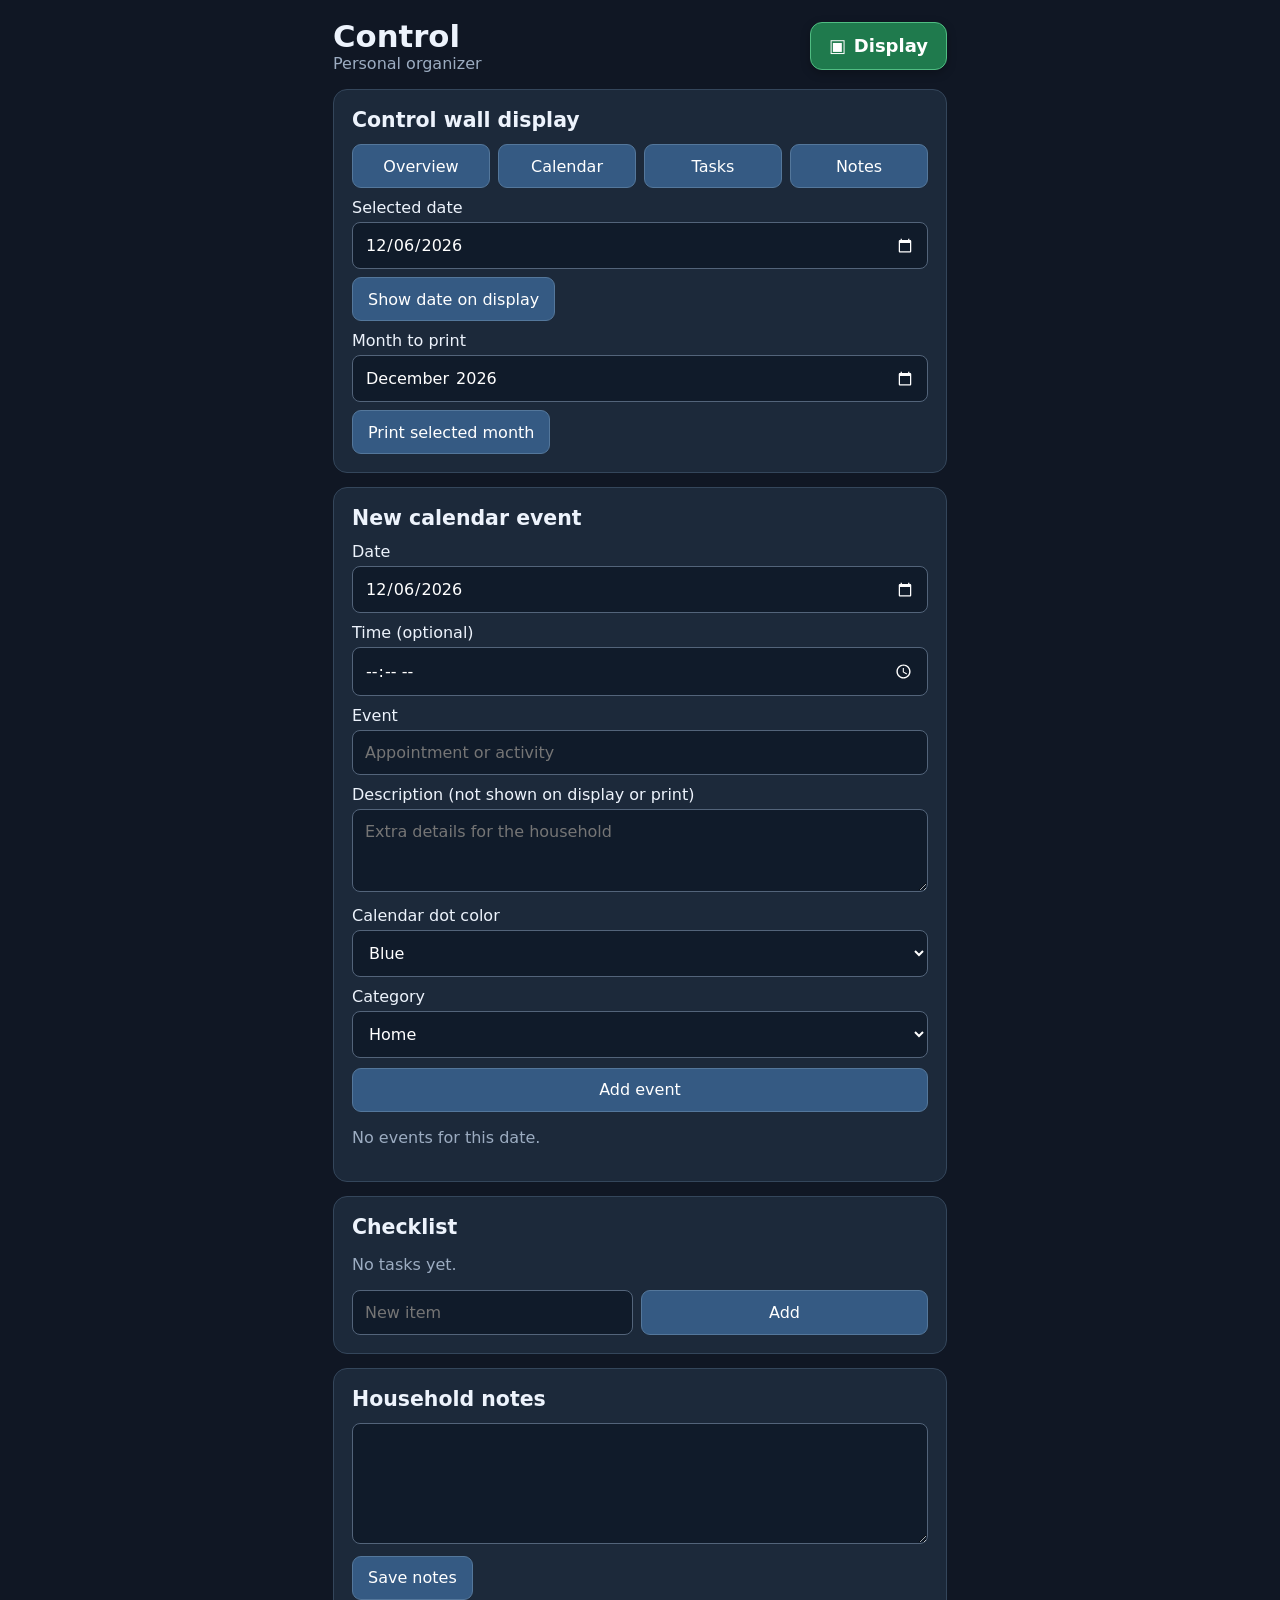
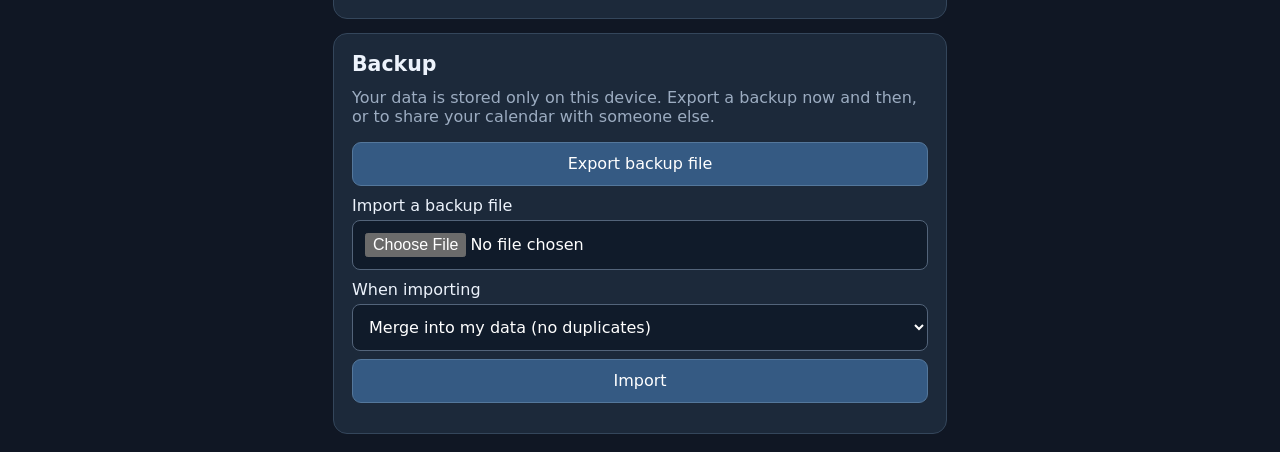
==== pwa/control.html @ e38d4549 "Share one set of screens between the Docker and offline apps; add backup to Docker - shared/: single" ====
<!doctype html><!-- GENERATED from shared/control.html by tools/sync.py. Edit that file, not this one. -->
<html lang="en" data-app="personal-organizer">
<head>
	<meta charset="utf-8">
	<meta name="viewport" content="width=device-width,initial-scale=1">
	<title>Personal Organizer Controller</title>
	<link rel="stylesheet" href="common.css">
	<link rel="stylesheet" href="print.css">
	<link rel="manifest" href="manifest.webmanifest">
	<meta name="theme-color" content="#101724">
	<meta name="apple-mobile-web-app-capable" content="yes">
	<meta name="mobile-web-app-capable" content="yes">
	<meta name="apple-mobile-web-app-status-bar-style" content="black">
	<meta name="apple-mobile-web-app-title" content="Organizer">
	<link rel="icon" href="icons/icon-192.png">
	<link rel="apple-touch-icon" href="icons/apple-touch-icon.png">
</head>
<body style="max-width:650px;margin:auto">
	<header>
		<div><h1>Control</h1><div class="muted">Personal organizer</div></div>
		<a class="status-button" href="index.html" aria-label="Open Display"><span aria-hidden="true">▣</span> Display</a>
	</header>
	<section class="panel">
		<h2>Control wall display</h2>
		<div class="actions">
			<button data-view="overview">Overview</button>
			<button data-view="calendar">Calendar</button>
			<button data-view="tasks">Tasks</button>
			<button data-view="notes">Notes</button>
		</div>
		<label for="day">Selected date</label>
		<input id="day" type="date">
		<button id="show-day" style="margin-top:8px">Show date on display</button>
		<label for="print-month">Month to print</label>
		<input id="print-month" type="month">
		<button id="print-month-calendar" type="button" style="margin-top:8px">Print selected month</button>
	</section>
	<section class="panel" style="margin-top:14px">
		<h2 id="event-form-heading">New calendar event</h2>
		<form id="event-form">
			<label for="event-day">Date</label>
			<input id="event-day" type="date" required>
			<label for="event-time">Time (optional)</label>
			<input id="event-time" type="time">
			<label for="event-title">Event</label>
			<input id="event-title" maxlength="160" required placeholder="Appointment or activity">
			<label for="event-description">Description (not shown on display or print)</label>
			<textarea id="event-description" rows="3" maxlength="1000" placeholder="Extra details for the household"></textarea>
			<label for="event-color">Calendar dot color</label>
			<select id="event-color">
				<option value="blue">Blue</option><option value="red">Red</option><option value="green">Green</option><option value="yellow">Yellow</option><option value="purple">Purple</option><option value="orange">Orange</option>
			</select>
			<label for="event-category">Category</label>
			<select id="event-category">
				<option>Home</option><option>Personal</option><option>Errands</option><option>Other</option>
			</select>
			<div class="actions" style="margin-top:10px">
				<button id="event-submit" type="submit">Add event</button>
				<button id="cancel-event-edit" type="button" hidden>Cancel edit</button>
			</div>
		</form>
		<div id="events"></div>
	</section>
	<section class="panel" style="margin-top:14px">
		<h2>Checklist</h2>
		<div id="tasks"></div>
		<form id="task-form" class="actions" style="margin-top:10px">
			<input id="task-title" placeholder="New item" maxlength="160" required>
			<button type="submit">Add</button>
		</form>
	</section>
	<section class="panel" style="margin-top:14px">
		<h2>Household notes</h2>
		<textarea id="notes" rows="5" maxlength="4000"></textarea>
		<button id="save-notes" style="margin-top:8px">Save notes</button>
	</section>
	<section class="panel" style="margin-top:14px">
		<h2>Backup</h2>
		<p class="muted" style="margin-top:0">Your data is stored only on this device. Export a backup now and then, or to share your calendar with someone else.</p>
		<button id="export-data" type="button" style="width:100%">Export backup file</button>
		<label for="import-file">Import a backup file</label>
		<input id="import-file" type="file" accept=".json,application/json">
		<label for="import-mode">When importing</label>
		<select id="import-mode">
			<option value="merge">Merge into my data (no duplicates)</option>
			<option value="replace">Replace all my data</option>
		</select>
		<button id="import-data" type="button" style="margin-top:8px;width:100%">Import</button>
		<p id="backup-status" class="status" role="status"></p>
	</section>
	<div id="print-calendar" aria-hidden="true"></div>
	<script src="db.js"></script>
	<script src="common.js"></script>
	<script src="backup.js"></script>
	<script src="pwa.js"></script>
	<script>
		let editingEventId = null;
		$('#day').value = localDay();
		$('#print-month').value = localDay().slice(0, 7);
		$('#event-day').value = localDay();

		function resetEventForm() {
			editingEventId = null;
			$('#event-form').reset();
			$('#event-day').value = localDay();
			$('#event-form-heading').textContent = 'New calendar event';
			$('#event-submit').textContent = 'Add event';
			$('#cancel-event-edit').hidden = true;
		}

		function beginEventEdit(eventId) {
			const event = state.events.find(item => item.id === eventId);
			if (!event) return;
			editingEventId = eventId;
			$('#event-day').value = event.day;
			$('#event-time').value = event.time;
			$('#event-title').value = event.title;
			$('#event-description').value = event.description || '';
			$('#event-color').value = event.color || 'blue';
			$('#event-category').value = event.category;
			$('#event-form-heading').textContent = 'Edit calendar event';
			$('#event-submit').textContent = 'Save changes';
			$('#cancel-event-edit').hidden = false;
			$('#event-form').scrollIntoView({ behavior: 'smooth', block: 'start' });
		}

		// Same letter-landscape month grid as before, but printed from this page
		// (pop-up windows are unreliable in home-screen apps on iPhone/iPad).
		function printMonth() {
			const [year, month] = ($('#print-month').value || localDay().slice(0, 7)).split('-').map(Number);
			const monthDate = new Date(year, month - 1, 1, 12);
			const monthLabel = monthDate.toLocaleDateString(undefined, { month: 'long', year: 'numeric' });
			const firstWeekday = new Date(year, month - 1, 1).getDay();
			const daysInMonth = new Date(year, month, 0).getDate();
			const dayCells = Array.from({ length: 42 }, (_, index) => {
				const dayNumber = index - firstWeekday + 1;
				if (dayNumber < 1 || dayNumber > daysInMonth) return '<div class="pc-day outside"></div>';
				const day = `${year}-${String(month).padStart(2, '0')}-${String(dayNumber).padStart(2, '0')}`;
				const events = state.events.filter(event => event.day === day);
				const eventMarkup = events.map(event => {
					const time = event.time ? `<span class="pc-time">${esc(formatTime(event.time))}</span> ` : '';
					return `<div class="pc-event">${time}${esc(event.title)}</div>`;
				}).join('');
				return `<div class="pc-day"><div class="pc-day-number">${dayNumber}</div>${eventMarkup}</div>`;
			}).join('');
			const weekdays = ['Sunday', 'Monday', 'Tuesday', 'Wednesday', 'Thursday', 'Friday', 'Saturday']
				.map(day => `<div class="pc-weekday">${day}</div>`).join('');
			$('#print-calendar').innerHTML = `<h1>${esc(monthLabel)}</h1><div class="pc-weekdays">${weekdays}</div><div class="pc-month-grid">${dayCells}</div>`;
			const pageTitle = document.title;
			document.title = `${monthLabel} Calendar`; // used as the PDF name / print header
			document.body.classList.add('printing-calendar');
			window.addEventListener('afterprint', () => {
				document.body.classList.remove('printing-calendar');
				document.title = pageTitle;
			}, { once: true });
			window.print();
		}

		function render() {
			const selected = state.selected_day || localDay();
			if (document.activeElement !== $('#day')) $('#day').value = selected;
			$('#tasks').innerHTML = state.tasks.map(task => `<div class="task"><label><input data-task="${esc(task.id)}" type="checkbox" ${task.done ? 'checked' : ''}>${esc(task.title)}</label><button data-del-task="${esc(task.id)}">Delete</button></div>`).join('') || '<p class="muted">No tasks yet.</p>';
			bindTasks($('#tasks'));
			document.querySelectorAll('[data-del-task]').forEach(button => {
				button.onclick = () => DB.deleteTask(button.dataset.delTask).catch(showError);
			});
			if (document.activeElement !== $('#notes')) $('#notes').value = state.notes;

			const events = state.events.filter(event => event.day === $('#day').value);
			$('#events').innerHTML = events.map(event => `<div class="event"><small>${esc(event.day)} · ${esc(formatTime(event.time))} · ${esc(event.category)}</small><div>${esc(event.title)}</div><div class="actions"><button type="button" data-edit-event="${esc(event.id)}">Edit</button><button type="button" data-del-event="${esc(event.id)}">Delete</button></div></div>`).join('') || '<p class="muted">No events for this date.</p>';
			document.querySelectorAll('[data-edit-event]').forEach(button => {
				button.onclick = () => beginEventEdit(button.dataset.editEvent);
			});
			document.querySelectorAll('[data-del-event]').forEach(button => {
				button.onclick = async () => {
					const eventId = button.dataset.delEvent;
					try {
						await DB.deleteEvent(eventId);
						if (editingEventId === eventId) resetEventForm();
					} catch (error) {
						alert(error.message);
					}
				};
			});
		}

		// Used by pwa.js: don't auto-reload for an app update while something is being typed.
		window.hasUnsavedInput = () =>
			editingEventId !== null ||
			!!$('#event-title').value || !!$('#event-description').value || !!$('#task-title').value ||
			$('#notes').value !== (state.notes || '') || !!$('#import-file').value;

		connect(render);
		document.querySelectorAll('[data-view]').forEach(button => {
			button.onclick = () => DB.setView(button.dataset.view, $('#day').value).catch(showError);
		});
		$('#show-day').onclick = () => DB.setView('overview', $('#day').value).catch(showError);
		$('#print-month-calendar').onclick = printMonth;
		$('#day').onchange = render;
		$('#cancel-event-edit').onclick = resetEventForm;
		$('#event-form').onsubmit = async event => {
			event.preventDefault();
			const isEditing = editingEventId !== null;
			const payload = {
				day: $('#event-day').value,
				time: $('#event-time').value,
				title: $('#event-title').value,
				description: $('#event-description').value,
				color: $('#event-color').value,
				category: $('#event-category').value
			};
			try {
				if (isEditing) await DB.updateEvent(editingEventId, payload);
				else await DB.addEvent(payload);
				if (isEditing) resetEventForm();
				else {
					$('#event-title').value = '';
					$('#event-description').value = '';
				}
			} catch (error) {
				alert(error.message);
			}
		};
		$('#task-form').onsubmit = async event => {
			event.preventDefault();
			try {
				await DB.addTask($('#task-title').value);
				$('#task-title').value = '';
			} catch (error) {
				alert(error.message);
			}
		};
		$('#save-notes').onclick = () => DB.saveNotes($('#notes').value).catch(showError);

		$('#export-data').onclick = async () => {
			try {
				const name = await Backup.exportAs('json');
				$('#backup-status').textContent = `Exported ${name}.`;
			} catch (error) {
				if (error.name !== 'AbortError') alert(error.message);
			}
		};
		$('#import-data').onclick = async () => {
			const file = $('#import-file').files[0];
			const mode = $('#import-mode').value;
			if (!file) { alert('Choose a backup file first.'); return; }
			if (mode === 'replace' && !confirm('Replace ALL events, checklist items and notes on this device with the contents of this file? This cannot be undone.')) return;
			try {
				const result = await Backup.importFile(file, mode);
				$('#backup-status').textContent = Backup.describe(result);
				$('#import-file').value = '';
			} catch (error) {
				alert('Import failed: ' + error.message);
			}
		};
	</script>
</body>
</html>
---- pwa/common.css ----
/* GENERATED from shared/common.css by tools/sync.py. Edit that file, not this one. */
:root{font-family:system-ui,-apple-system,sans-serif;color-scheme:dark;background:#101724;color:#edf3fc}*{box-sizing:border-box}body{margin:0;padding:18px}header{display:flex;justify-content:space-between;align-items:center;gap:12px;margin-bottom:16px}h1{font-size:clamp(23px,2.4vw,38px);margin:0}h2{font-size:clamp(18px,1.6vw,26px);margin:0 0 12px}.muted{color:#9cacc1}.grid{display:grid;grid-template-columns:1fr 1fr;gap:16px}.panel{background:#1c293a;border:1px solid #34465b;border-radius:14px;padding:18px;min-width:0}.calendar{display:grid;grid-template-columns:repeat(7,minmax(0,1fr));gap:5px}.day{min-height:46px;background:#29384b;border:1px solid transparent;border-radius:7px;padding:5px;cursor:pointer;text-align:center;color:inherit}.day.selected{border-color:#6eb7ff;background:#244c70}.day.blank{background:transparent;cursor:default}.dow{text-align:center;color:#a9b9cb;font-size:13px}.dots{display:flex;justify-content:center;gap:3px;margin-top:4px}.dot{height:7px;width:7px;border-radius:50%;background:#64a9ff}.dot-blue{background:#64a9ff}.dot-red{background:#ff6b6b}.dot-green{background:#67d4a3}.dot-yellow{background:#ffd166}.dot-purple{background:#c084fc}.dot-orange{background:#fb923c}@media(max-width:700px){.grid{grid-template-columns:1fr}body{padding:12px}.panel{padding:14px}.calendar-heading{gap:6px}.month-nav-button{width:58px;height:58px;min-height:58px;font-size:46px}.today-button{min-height:52px;padding:8px 12px;font-size:16px}.dots{gap:1px}.dot{width:5px;height:5px}}.event,.task{padding:10px 0;border-bottom:1px solid #34465b}.event small{color:#a9b9cb}button,input,textarea,select{font:inherit}button{background:#355a83;border:1px solid #54779b;border-radius:9px;padding:11px 15px;color:white;cursor:pointer;min-height:44px}button:hover{background:#47749e}input,textarea,select{width:100%;background:#101b2a;color:white;border:1px solid #53647a;border-radius:8px;padding:12px;min-height:44px}label{display:block;margin:10px 0 5px}.actions{display:flex;gap:8px;flex-wrap:wrap}.actions>*{flex:1}.hidden{display:none!important}.notes{white-space:pre-wrap;overflow-wrap:anywhere}.task input{width:auto;min-height:0;transform:scale(1.3);margin-right:12px}.status{font-size:12px;color:#8dcaa6}.calendar-heading{display:flex;align-items:center;gap:10px;margin-bottom:12px}.calendar-heading h2{flex:1;text-align:center;margin:0}.month-nav-button{width:68px;height:64px;min-height:64px;padding:0;font-size:52px;line-height:1}.month-nav-button:focus-visible,.today-button:focus-visible,.day:focus-visible{outline:3px solid #a9d8ff;outline-offset:2px}.today-button{min-height:56px;padding:10px 18px;font-size:18px;font-weight:650}.status-button{display:inline-flex;align-items:center;justify-content:center;gap:8px;min-height:48px;padding:8px 18px;border:1px solid #50bd82;border-radius:12px;background:#1f7a4d;color:#fff;text-decoration:none;font-size:18px;font-weight:700;box-shadow:0 3px 10px #0004;transition:background .15s,transform .15s}.status-button:hover{background:#29945f;transform:translateY(-1px)}.status-button:focus-visible{outline:3px solid #a9d8ff;outline-offset:3px}@media(max-width:700px){.grid{grid-template-columns:1fr}body{padding:12px}.panel{padding:14px}.calendar-heading{gap:6px}.month-nav-button{width:58px;height:58px;min-height:58px;font-size:46px}.today-button{min-height:52px;padding:8px 12px;font-size:16px}}.event-dot{display:inline-block;width:10px!important;height:10px!important;margin-right:8px;vertical-align:middle;flex:none}
---- pwa/print.css ----
/* GENERATED from shared/print.css by tools/sync.py. Edit that file, not this one. */
/* Printable month calendar. Same layout as the original pop-up print window:
   US Letter landscape, 0.25in margins, 7x6 grid, Arial, black on white. */
#print-calendar{display:none}
@page{size:letter landscape;margin:.25in}
@media print{
	body.printing-calendar>*:not(#print-calendar){display:none!important}
	html:has(body.printing-calendar){background:#fff;color-scheme:light}
	body.printing-calendar{margin:0!important;padding:0!important;max-width:none!important;background:#fff;color:#111}
	body.printing-calendar #print-calendar{display:block}
	#print-calendar,#print-calendar *{box-sizing:border-box}
	#print-calendar{width:10.5in;height:8in;margin:0;font-family:Arial,sans-serif;color:#111;background:#fff;print-color-adjust:exact;-webkit-print-color-adjust:exact}
	#print-calendar h1{height:.4in;margin:0;font-size:20pt;line-height:.4in}
	#print-calendar .pc-weekdays,#print-calendar .pc-month-grid{display:grid;grid-template-columns:repeat(7,minmax(0,1fr))}
	#print-calendar .pc-weekdays{height:.3in;align-items:center;text-align:center;font-size:9pt;font-weight:700}
	#print-calendar .pc-month-grid{height:7.3in;grid-template-rows:repeat(6,minmax(0,1fr));border-top:1px solid #333;border-left:1px solid #333}
	#print-calendar .pc-day{min-width:0;min-height:0;overflow:hidden;padding:.045in;border-right:1px solid #333;border-bottom:1px solid #333}
	#print-calendar .pc-day-number{margin-bottom:.025in;font-size:9pt;font-weight:700}
	#print-calendar .pc-event{margin:.02in 0;font-size:7.5pt;line-height:1.15;overflow-wrap:anywhere}
	#print-calendar .pc-time{font-weight:700}
}
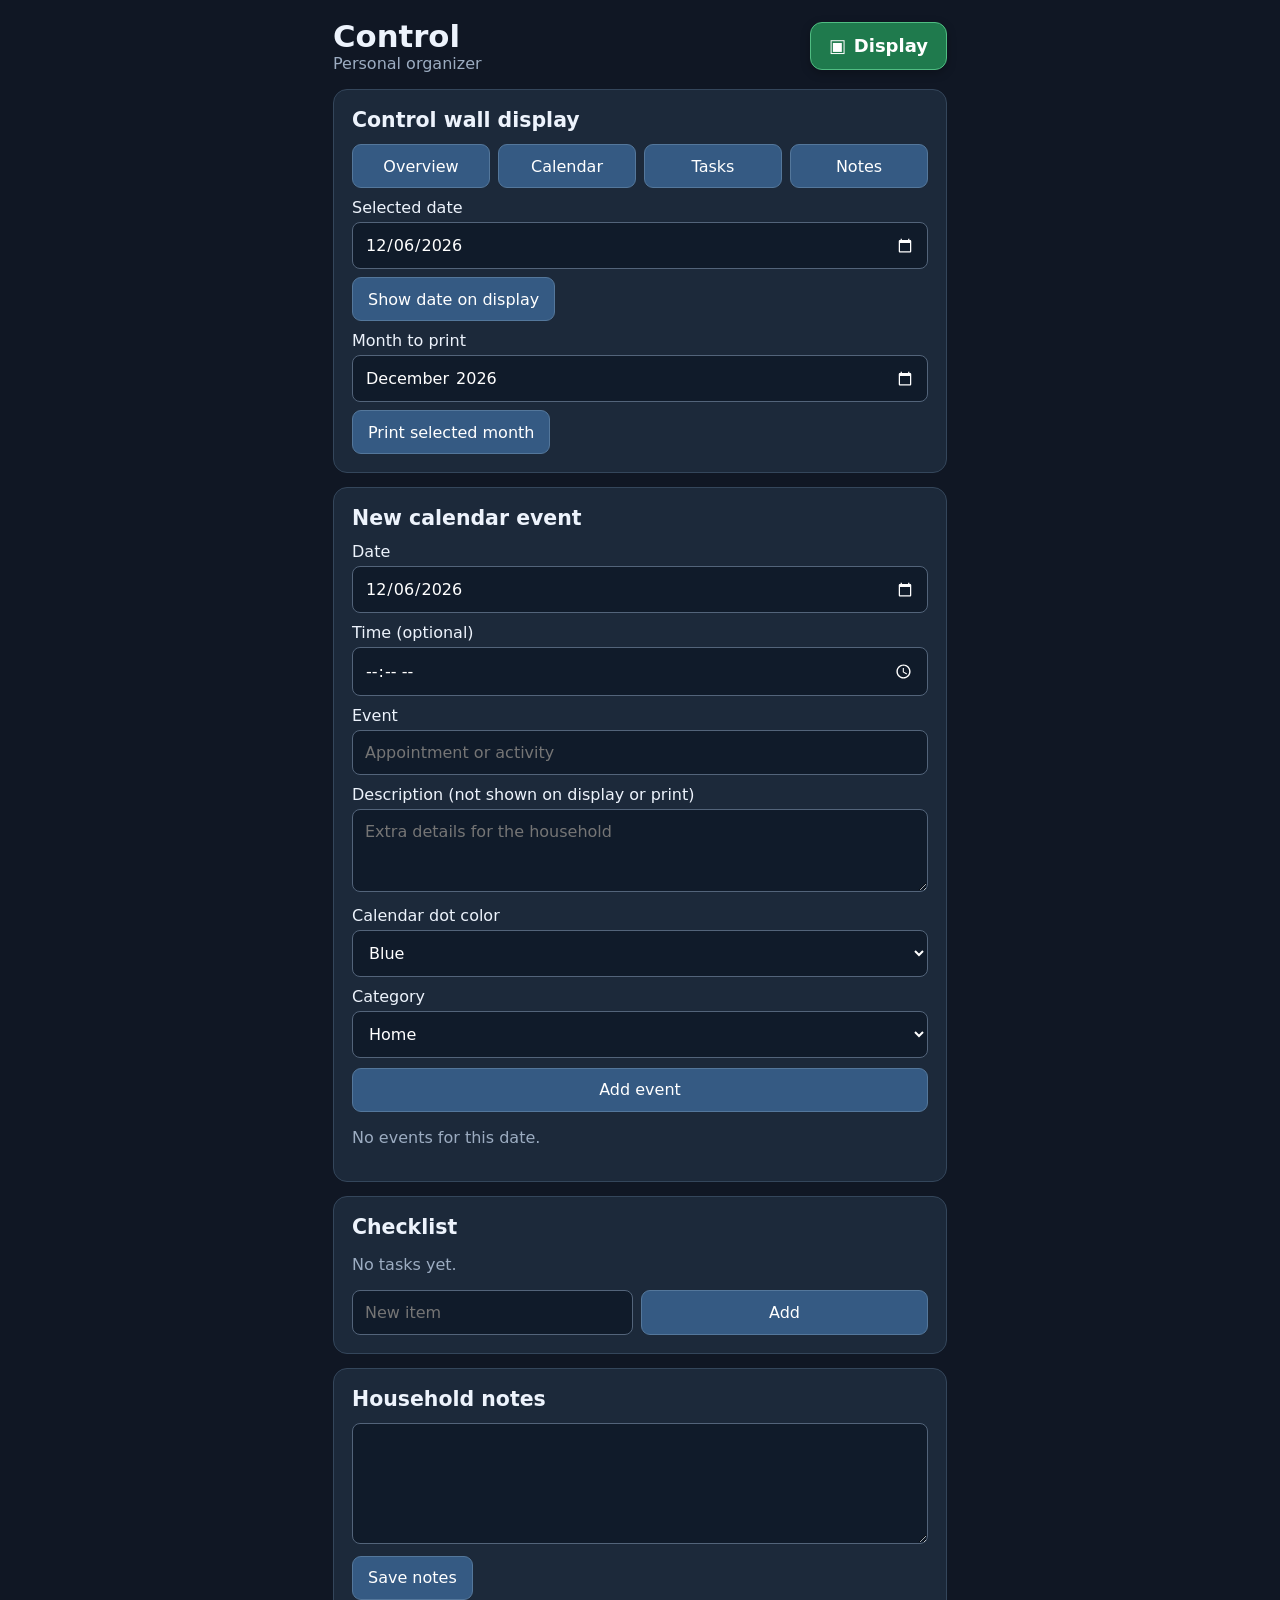
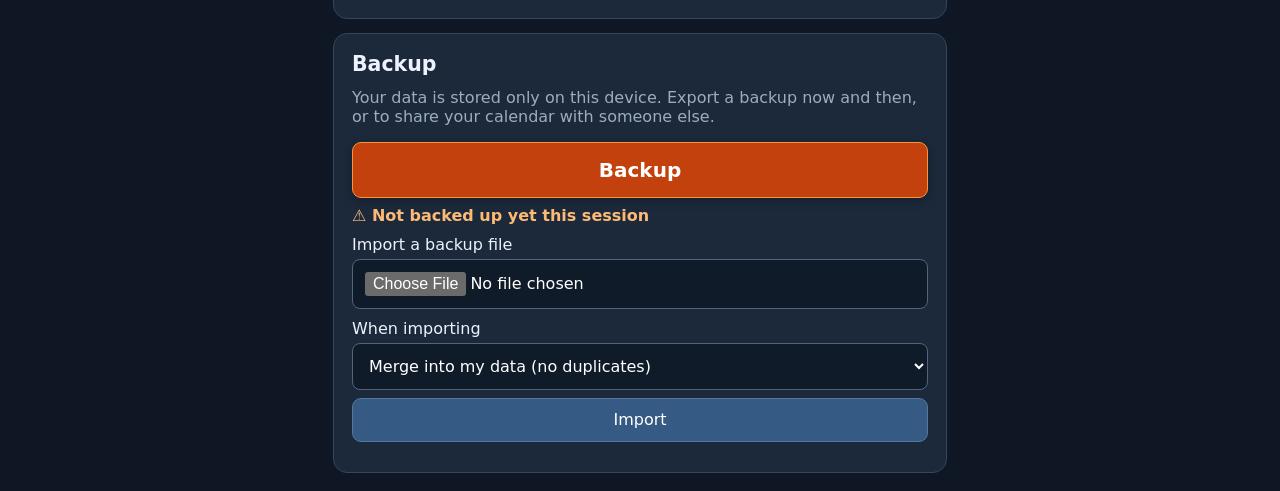
==== commit ae1369d5: "Orange Backup button with a 'backed up this session' status The status compares the data now with th" ====
--- a/pwa/control.html
+++ b/pwa/control.html
@@ -77,7 +77,8 @@
 	<section class="panel" style="margin-top:14px">
 		<h2>Backup</h2>
 		<p class="muted" style="margin-top:0">Your data is stored only on this device. Export a backup now and then, or to share your calendar with someone else.</p>
-		<button id="export-data" type="button" style="width:100%">Export backup file</button>
+		<button id="export-data" class="backup-button" type="button">Backup</button>
+		<p id="backup-session" class="backup-state" role="status"></p>
 		<label for="import-file">Import a backup file</label>
 		<input id="import-file" type="file" accept=".json,application/json">
 		<label for="import-mode">When importing</label>
@@ -182,6 +183,39 @@
 					}
 				};
 			});
+			showBackupState();
+		}
+
+		// "Backed up this session?" Works on every device: we remember when Backup was last
+		// used in this browser session, plus a fingerprint of the data at that moment, and
+		// compare it with the data now. (Resets when the app or tab is closed.)
+		const backupKey = (document.documentElement.dataset.app || 'organizer') + '-backup-session';
+		function dataFingerprint() {
+			const text = JSON.stringify([state.events, state.tasks, state.notes]);
+			let h = 2166136261; // FNV-1a hash: a short string is enough to spot any change
+			for (let i = 0; i < text.length; i++) h = Math.imul(h ^ text.charCodeAt(i), 16777619);
+			return (h >>> 0).toString(36) + ':' + text.length;
+		}
+		let backupInMemory = null; // fallback if the browser blocks sessionStorage
+		function readBackupSession() {
+			try { return JSON.parse(sessionStorage.getItem(backupKey)) || backupInMemory; } catch (_) { return backupInMemory; }
+		}
+		function showBackupState() {
+			const done = readBackupSession();
+			const el = $('#backup-session');
+			if (!done) {
+				el.className = 'backup-state warn';
+				el.textContent = '⚠ Not backed up yet this session';
+				return;
+			}
+			const at = new Date(done.at).toLocaleTimeString(undefined, { hour: 'numeric', minute: '2-digit' });
+			if (done.fingerprint === dataFingerprint()) {
+				el.className = 'backup-state ok';
+				el.textContent = `✓ Backed up at ${at}`;
+			} else {
+				el.className = 'backup-state warn';
+				el.textContent = `⚠ Changes since your backup at ${at}. Tap Backup again.`;
+			}
 		}
 
 		// Used by pwa.js: don't auto-reload for an app update while something is being typed.
@@ -234,9 +268,14 @@
 
 		$('#export-data').onclick = async () => {
 			try {
+				const fingerprint = dataFingerprint(); // the data being saved
 				const name = await Backup.exportAs('json');
-				$('#backup-status').textContent = `Exported ${name}.`;
-			} catch (error) {
+				backupInMemory = { at: new Date().toISOString(), fingerprint };
+				try { sessionStorage.setItem(backupKey, JSON.stringify(backupInMemory)); } catch (_) { /* storage blocked: memory copy still works */ }
+				$('#backup-status').textContent = `Saved ${name}.`;
+				showBackupState();
+			} catch (error) {
+				// AbortError = the share sheet was closed without saving: not counted as a backup
 				if (error.name !== 'AbortError') alert(error.message);
 			}
 		};
--- a/pwa/common.css
+++ b/pwa/common.css
@@ -1,2 +1,2 @@
 /* GENERATED from shared/common.css by tools/sync.py. Edit that file, not this one. */
-:root{font-family:system-ui,-apple-system,sans-serif;color-scheme:dark;background:#101724;color:#edf3fc}*{box-sizing:border-box}body{margin:0;padding:18px}header{display:flex;justify-content:space-between;align-items:center;gap:12px;margin-bottom:16px}h1{font-size:clamp(23px,2.4vw,38px);margin:0}h2{font-size:clamp(18px,1.6vw,26px);margin:0 0 12px}.muted{color:#9cacc1}.grid{display:grid;grid-template-columns:1fr 1fr;gap:16px}.panel{background:#1c293a;border:1px solid #34465b;border-radius:14px;padding:18px;min-width:0}.calendar{display:grid;grid-template-columns:repeat(7,minmax(0,1fr));gap:5px}.day{min-height:46px;background:#29384b;border:1px solid transparent;border-radius:7px;padding:5px;cursor:pointer;text-align:center;color:inherit}.day.selected{border-color:#6eb7ff;background:#244c70}.day.blank{background:transparent;cursor:default}.dow{text-align:center;color:#a9b9cb;font-size:13px}.dots{display:flex;justify-content:center;gap:3px;margin-top:4px}.dot{height:7px;width:7px;border-radius:50%;background:#64a9ff}.dot-blue{background:#64a9ff}.dot-red{background:#ff6b6b}.dot-green{background:#67d4a3}.dot-yellow{background:#ffd166}.dot-purple{background:#c084fc}.dot-orange{background:#fb923c}@media(max-width:700px){.grid{grid-template-columns:1fr}body{padding:12px}.panel{padding:14px}.calendar-heading{gap:6px}.month-nav-button{width:58px;height:58px;min-height:58px;font-size:46px}.today-button{min-height:52px;padding:8px 12px;font-size:16px}.dots{gap:1px}.dot{width:5px;height:5px}}.event,.task{padding:10px 0;border-bottom:1px solid #34465b}.event small{color:#a9b9cb}button,input,textarea,select{font:inherit}button{background:#355a83;border:1px solid #54779b;border-radius:9px;padding:11px 15px;color:white;cursor:pointer;min-height:44px}button:hover{background:#47749e}input,textarea,select{width:100%;background:#101b2a;color:white;border:1px solid #53647a;border-radius:8px;padding:12px;min-height:44px}label{display:block;margin:10px 0 5px}.actions{display:flex;gap:8px;flex-wrap:wrap}.actions>*{flex:1}.hidden{display:none!important}.notes{white-space:pre-wrap;overflow-wrap:anywhere}.task input{width:auto;min-height:0;transform:scale(1.3);margin-right:12px}.status{font-size:12px;color:#8dcaa6}.calendar-heading{display:flex;align-items:center;gap:10px;margin-bottom:12px}.calendar-heading h2{flex:1;text-align:center;margin:0}.month-nav-button{width:68px;height:64px;min-height:64px;padding:0;font-size:52px;line-height:1}.month-nav-button:focus-visible,.today-button:focus-visible,.day:focus-visible{outline:3px solid #a9d8ff;outline-offset:2px}.today-button{min-height:56px;padding:10px 18px;font-size:18px;font-weight:650}.status-button{display:inline-flex;align-items:center;justify-content:center;gap:8px;min-height:48px;padding:8px 18px;border:1px solid #50bd82;border-radius:12px;background:#1f7a4d;color:#fff;text-decoration:none;font-size:18px;font-weight:700;box-shadow:0 3px 10px #0004;transition:background .15s,transform .15s}.status-button:hover{background:#29945f;transform:translateY(-1px)}.status-button:focus-visible{outline:3px solid #a9d8ff;outline-offset:3px}@media(max-width:700px){.grid{grid-template-columns:1fr}body{padding:12px}.panel{padding:14px}.calendar-heading{gap:6px}.month-nav-button{width:58px;height:58px;min-height:58px;font-size:46px}.today-button{min-height:52px;padding:8px 12px;font-size:16px}}.event-dot{display:inline-block;width:10px!important;height:10px!important;margin-right:8px;vertical-align:middle;flex:none}
+:root{font-family:system-ui,-apple-system,sans-serif;color-scheme:dark;background:#101724;color:#edf3fc}*{box-sizing:border-box}body{margin:0;padding:18px}header{display:flex;justify-content:space-between;align-items:center;gap:12px;margin-bottom:16px}h1{font-size:clamp(23px,2.4vw,38px);margin:0}h2{font-size:clamp(18px,1.6vw,26px);margin:0 0 12px}.muted{color:#9cacc1}.grid{display:grid;grid-template-columns:1fr 1fr;gap:16px}.panel{background:#1c293a;border:1px solid #34465b;border-radius:14px;padding:18px;min-width:0}.calendar{display:grid;grid-template-columns:repeat(7,minmax(0,1fr));gap:5px}.day{min-height:46px;background:#29384b;border:1px solid transparent;border-radius:7px;padding:5px;cursor:pointer;text-align:center;color:inherit}.day.selected{border-color:#6eb7ff;background:#244c70}.day.blank{background:transparent;cursor:default}.dow{text-align:center;color:#a9b9cb;font-size:13px}.dots{display:flex;justify-content:center;gap:3px;margin-top:4px}.dot{height:7px;width:7px;border-radius:50%;background:#64a9ff}.dot-blue{background:#64a9ff}.dot-red{background:#ff6b6b}.dot-green{background:#67d4a3}.dot-yellow{background:#ffd166}.dot-purple{background:#c084fc}.dot-orange{background:#fb923c}@media(max-width:700px){.grid{grid-template-columns:1fr}body{padding:12px}.panel{padding:14px}.calendar-heading{gap:6px}.month-nav-button{width:58px;height:58px;min-height:58px;font-size:46px}.today-button{min-height:52px;padding:8px 12px;font-size:16px}.dots{gap:1px}.dot{width:5px;height:5px}}.event,.task{padding:10px 0;border-bottom:1px solid #34465b}.event small{color:#a9b9cb}button,input,textarea,select{font:inherit}button{background:#355a83;border:1px solid #54779b;border-radius:9px;padding:11px 15px;color:white;cursor:pointer;min-height:44px}button:hover{background:#47749e}input,textarea,select{width:100%;background:#101b2a;color:white;border:1px solid #53647a;border-radius:8px;padding:12px;min-height:44px}label{display:block;margin:10px 0 5px}.actions{display:flex;gap:8px;flex-wrap:wrap}.actions>*{flex:1}.hidden{display:none!important}.notes{white-space:pre-wrap;overflow-wrap:anywhere}.task input{width:auto;min-height:0;transform:scale(1.3);margin-right:12px}.status{font-size:12px;color:#8dcaa6}.calendar-heading{display:flex;align-items:center;gap:10px;margin-bottom:12px}.calendar-heading h2{flex:1;text-align:center;margin:0}.month-nav-button{width:68px;height:64px;min-height:64px;padding:0;font-size:52px;line-height:1}.month-nav-button:focus-visible,.today-button:focus-visible,.day:focus-visible{outline:3px solid #a9d8ff;outline-offset:2px}.today-button{min-height:56px;padding:10px 18px;font-size:18px;font-weight:650}.status-button{display:inline-flex;align-items:center;justify-content:center;gap:8px;min-height:48px;padding:8px 18px;border:1px solid #50bd82;border-radius:12px;background:#1f7a4d;color:#fff;text-decoration:none;font-size:18px;font-weight:700;box-shadow:0 3px 10px #0004;transition:background .15s,transform .15s}.status-button:hover{background:#29945f;transform:translateY(-1px)}.status-button:focus-visible{outline:3px solid #a9d8ff;outline-offset:3px}@media(max-width:700px){.grid{grid-template-columns:1fr}body{padding:12px}.panel{padding:14px}.calendar-heading{gap:6px}.month-nav-button{width:58px;height:58px;min-height:58px;font-size:46px}.today-button{min-height:52px;padding:8px 12px;font-size:16px}}.event-dot{display:inline-block;width:10px!important;height:10px!important;margin-right:8px;vertical-align:middle;flex:none}.backup-button{width:100%;min-height:56px;background:#c2410c;border-color:#fb923c;font-size:20px;font-weight:700;box-shadow:0 3px 10px #0004}.backup-button:hover{background:#dc5a1c}.backup-button:focus-visible{outline:3px solid #a9d8ff;outline-offset:3px}.backup-state{margin:8px 0 0;font-weight:600}.backup-state.ok{color:#67d4a3}.backup-state.warn{color:#fdba74}
--- a/pwa/print.css
+++ b/pwa/print.css
@@ -1,4 +1,3 @@
-/* GENERATED from shared/print.css by tools/sync.py. Edit that file, not this one. */
 /* Printable month calendar. Same layout as the original pop-up print window:
    US Letter landscape, 0.25in margins, 7x6 grid, Arial, black on white. */
 #print-calendar{display:none}
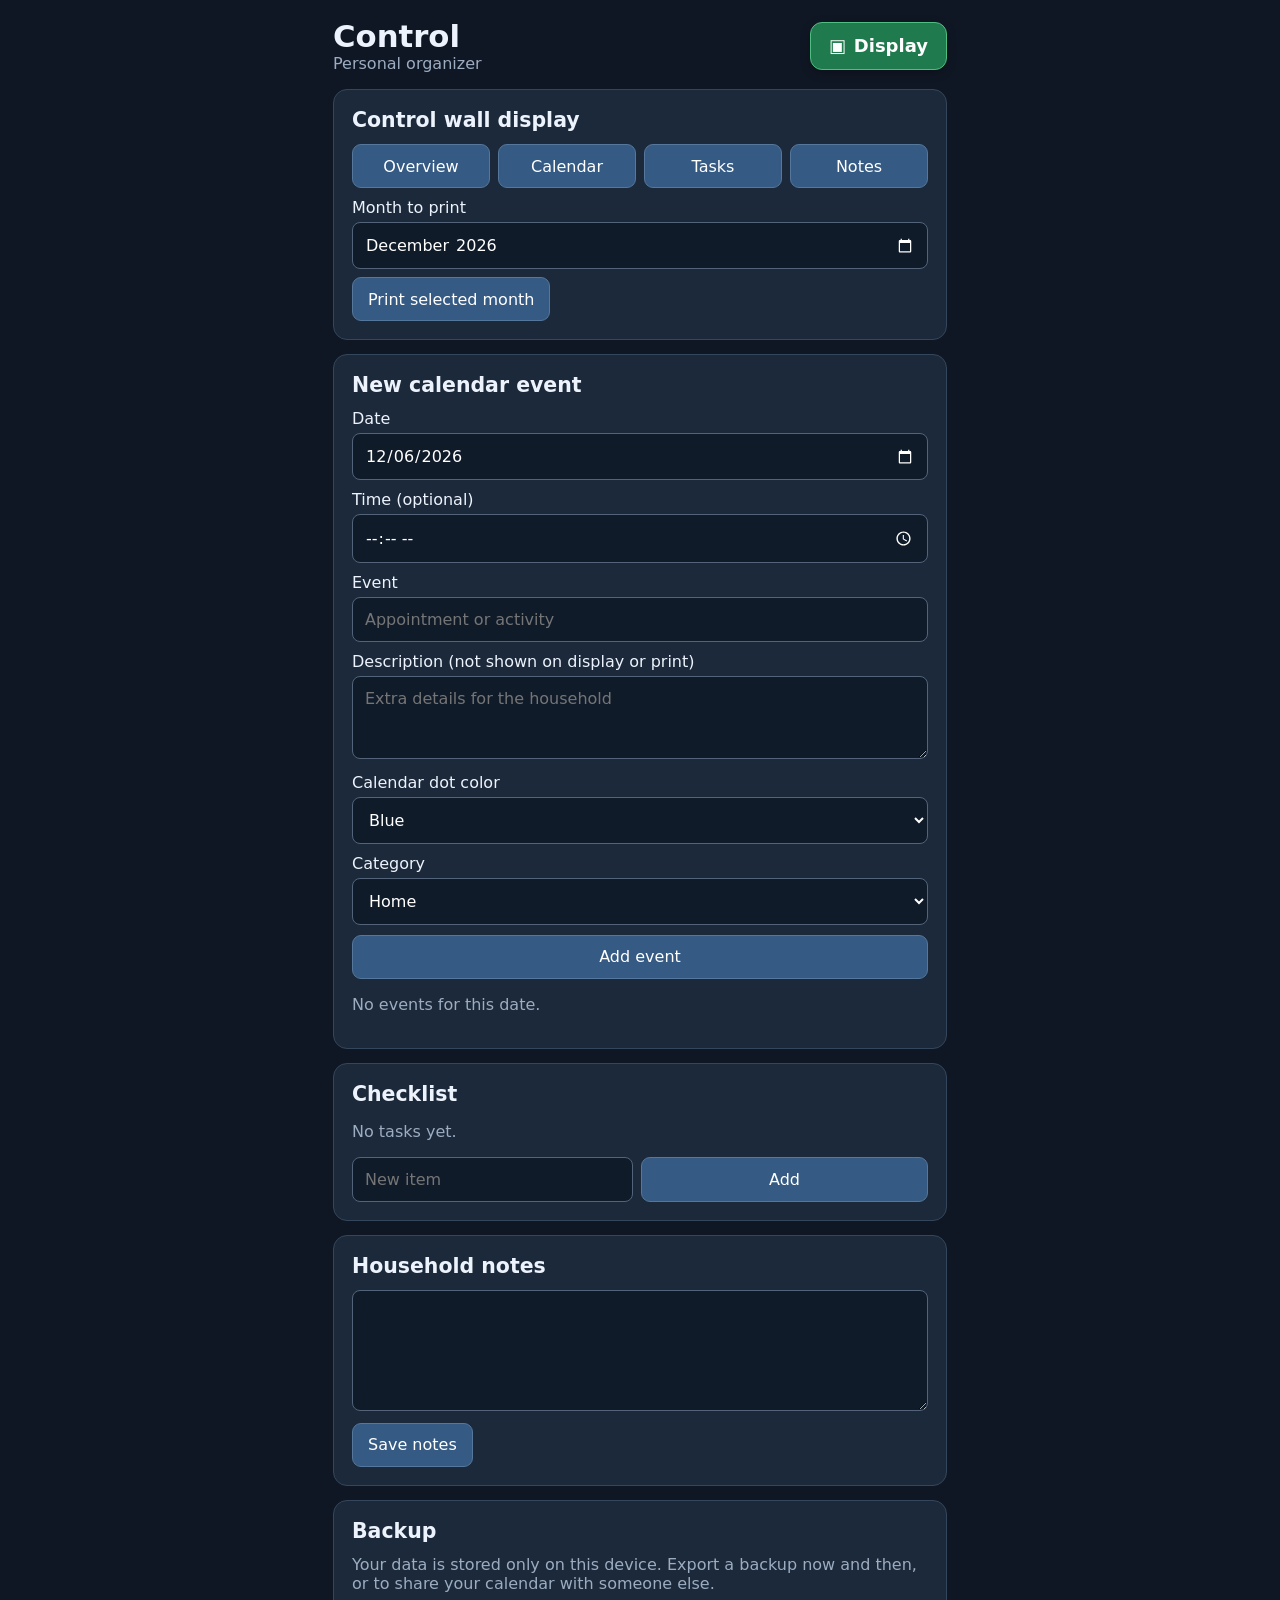
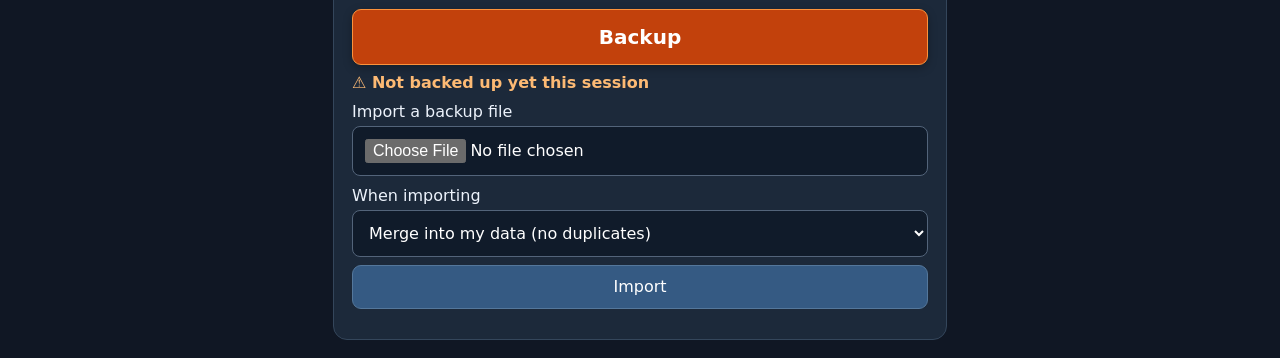
==== commit 3a20a0ac: "Control: remove Selected date box and 'Show date on display' button The display has its own calendar" ====
--- a/pwa/control.html
+++ b/pwa/control.html
@@ -28,9 +28,6 @@
 			<button data-view="tasks">Tasks</button>
 			<button data-view="notes">Notes</button>
 		</div>
-		<label for="day">Selected date</label>
-		<input id="day" type="date">
-		<button id="show-day" style="margin-top:8px">Show date on display</button>
 		<label for="print-month">Month to print</label>
 		<input id="print-month" type="month">
 		<button id="print-month-calendar" type="button" style="margin-top:8px">Print selected month</button>
@@ -96,14 +93,24 @@
 	<script src="pwa.js"></script>
 	<script>
 		let editingEventId = null;
-		$('#day').value = localDay();
+		// The day selected on the display (chosen there with its calendar).
+		const selectedDay = () => state.selected_day || localDay();
 		$('#print-month').value = localDay().slice(0, 7);
 		$('#event-day').value = localDay();
+		// The new-event date follows the day selected on the display, until someone
+		// picks a date in the event form themselves.
+		let eventDayChosen = false;
+		['input', 'change'].forEach(type => $('#event-day').addEventListener(type, () => { eventDayChosen = true; }));
+		function followSelectedDay() {
+			if (editingEventId !== null || eventDayChosen || document.activeElement === $('#event-day')) return;
+			$('#event-day').value = selectedDay();
+		}
 
 		function resetEventForm() {
 			editingEventId = null;
 			$('#event-form').reset();
-			$('#event-day').value = localDay();
+			eventDayChosen = false;
+			$('#event-day').value = selectedDay();
 			$('#event-form-heading').textContent = 'New calendar event';
 			$('#event-submit').textContent = 'Add event';
 			$('#cancel-event-edit').hidden = true;
@@ -147,19 +154,19 @@
 			const weekdays = ['Sunday', 'Monday', 'Tuesday', 'Wednesday', 'Thursday', 'Friday', 'Saturday']
 				.map(day => `<div class="pc-weekday">${day}</div>`).join('');
 			$('#print-calendar').innerHTML = `<h1>${esc(monthLabel)}</h1><div class="pc-weekdays">${weekdays}</div><div class="pc-month-grid">${dayCells}</div>`;
-			const pageTitle = document.title;
+			// Once #print-calendar has content, print.css prints only the calendar. Nothing is
+			// switched back after printing: Safari (iPhone and Mac) reports "printing finished"
+			// before it has actually printed, which used to put the normal screen on paper.
 			document.title = `${monthLabel} Calendar`; // used as the PDF name / print header
-			document.body.classList.add('printing-calendar');
-			window.addEventListener('afterprint', () => {
-				document.body.classList.remove('printing-calendar');
-				document.title = pageTitle;
-			}, { once: true });
-			window.print();
-		}
+			const restoreTitle = () => { document.title = pageTitle; };
+			setTimeout(() => window.addEventListener('pointerdown', restoreTitle, { once: true }), 1000);
+			// let the browser lay out the calendar before the print dialog takes its snapshot
+			requestAnimationFrame(() => setTimeout(() => window.print(), 50));
+		}
+		const pageTitle = document.title;
 
 		function render() {
-			const selected = state.selected_day || localDay();
-			if (document.activeElement !== $('#day')) $('#day').value = selected;
+			followSelectedDay();
 			$('#tasks').innerHTML = state.tasks.map(task => `<div class="task"><label><input data-task="${esc(task.id)}" type="checkbox" ${task.done ? 'checked' : ''}>${esc(task.title)}</label><button data-del-task="${esc(task.id)}">Delete</button></div>`).join('') || '<p class="muted">No tasks yet.</p>';
 			bindTasks($('#tasks'));
 			document.querySelectorAll('[data-del-task]').forEach(button => {
@@ -167,7 +174,7 @@
 			});
 			if (document.activeElement !== $('#notes')) $('#notes').value = state.notes;
 
-			const events = state.events.filter(event => event.day === $('#day').value);
+			const events = state.events.filter(event => event.day === selectedDay());
 			$('#events').innerHTML = events.map(event => `<div class="event"><small>${esc(event.day)} · ${esc(formatTime(event.time))} · ${esc(event.category)}</small><div>${esc(event.title)}</div><div class="actions"><button type="button" data-edit-event="${esc(event.id)}">Edit</button><button type="button" data-del-event="${esc(event.id)}">Delete</button></div></div>`).join('') || '<p class="muted">No events for this date.</p>';
 			document.querySelectorAll('[data-edit-event]').forEach(button => {
 				button.onclick = () => beginEventEdit(button.dataset.editEvent);
@@ -226,11 +233,9 @@
 
 		connect(render);
 		document.querySelectorAll('[data-view]').forEach(button => {
-			button.onclick = () => DB.setView(button.dataset.view, $('#day').value).catch(showError);
+			button.onclick = () => DB.setView(button.dataset.view).catch(showError);
 		});
-		$('#show-day').onclick = () => DB.setView('overview', $('#day').value).catch(showError);
 		$('#print-month-calendar').onclick = printMonth;
-		$('#day').onchange = render;
 		$('#cancel-event-edit').onclick = resetEventForm;
 		$('#event-form').onsubmit = async event => {
 			event.preventDefault();
--- a/pwa/print.css
+++ b/pwa/print.css
@@ -1,18 +1,25 @@
-/* Printable month calendar. Same layout as the original pop-up print window:
-   US Letter landscape, 0.25in margins, 7x6 grid, Arial, black on white. */
+/* GENERATED from shared/print.css by tools/sync.py. Edit that file, not this one. */
+/* Printable month calendar: 7x6 grid, Arial, black on white.
+   It asks for US Letter landscape with 0.25in margins (Chrome and Edge honour that),
+   but it stretches to fill whatever page area it actually gets, so it also prints at
+   100% when the browser picks the orientation or margins itself (Safari ignores @page).
+   Printing switches to the calendar whenever #print-calendar has content (it is
+   filled by "Print selected month"). This deliberately doesn't depend on any
+   before/after-print event, because Safari fires those at the wrong moment. */
 #print-calendar{display:none}
 @page{size:letter landscape;margin:.25in}
 @media print{
-	body.printing-calendar>*:not(#print-calendar){display:none!important}
-	html:has(body.printing-calendar){background:#fff;color-scheme:light}
-	body.printing-calendar{margin:0!important;padding:0!important;max-width:none!important;background:#fff;color:#111}
-	body.printing-calendar #print-calendar{display:block}
+	body:has(#print-calendar:not(:empty))>*:not(#print-calendar){display:none!important}
+	html:has(#print-calendar:not(:empty)){height:100%;background:#fff;color-scheme:light}
+	body:has(#print-calendar:not(:empty)){height:100%;margin:0!important;padding:0!important;max-width:none!important;background:#fff;color:#111}
+	#print-calendar:not(:empty){display:flex}
 	#print-calendar,#print-calendar *{box-sizing:border-box}
-	#print-calendar{width:10.5in;height:8in;margin:0;font-family:Arial,sans-serif;color:#111;background:#fff;print-color-adjust:exact;-webkit-print-color-adjust:exact}
-	#print-calendar h1{height:.4in;margin:0;font-size:20pt;line-height:.4in}
+	/* fill the printable area of one page (a hair under 100% so rounding never spills onto a 2nd page) */
+	#print-calendar{flex-direction:column;width:100%;height:calc(100% - 2px);margin:0;overflow:hidden;break-inside:avoid;font-family:Arial,sans-serif;color:#111;background:#fff;print-color-adjust:exact;-webkit-print-color-adjust:exact}
+	#print-calendar h1{flex:none;height:.4in;margin:0;font-size:20pt;line-height:.4in}
 	#print-calendar .pc-weekdays,#print-calendar .pc-month-grid{display:grid;grid-template-columns:repeat(7,minmax(0,1fr))}
-	#print-calendar .pc-weekdays{height:.3in;align-items:center;text-align:center;font-size:9pt;font-weight:700}
-	#print-calendar .pc-month-grid{height:7.3in;grid-template-rows:repeat(6,minmax(0,1fr));border-top:1px solid #333;border-left:1px solid #333}
+	#print-calendar .pc-weekdays{flex:none;height:.3in;align-items:center;text-align:center;font-size:9pt;font-weight:700}
+	#print-calendar .pc-month-grid{flex:1 1 auto;min-height:0;grid-template-rows:repeat(6,minmax(0,1fr));border-top:1px solid #333;border-left:1px solid #333}
 	#print-calendar .pc-day{min-width:0;min-height:0;overflow:hidden;padding:.045in;border-right:1px solid #333;border-bottom:1px solid #333}
 	#print-calendar .pc-day-number{margin-bottom:.025in;font-size:9pt;font-weight:700}
 	#print-calendar .pc-event{margin:.02in 0;font-size:7.5pt;line-height:1.15;overflow-wrap:anywhere}
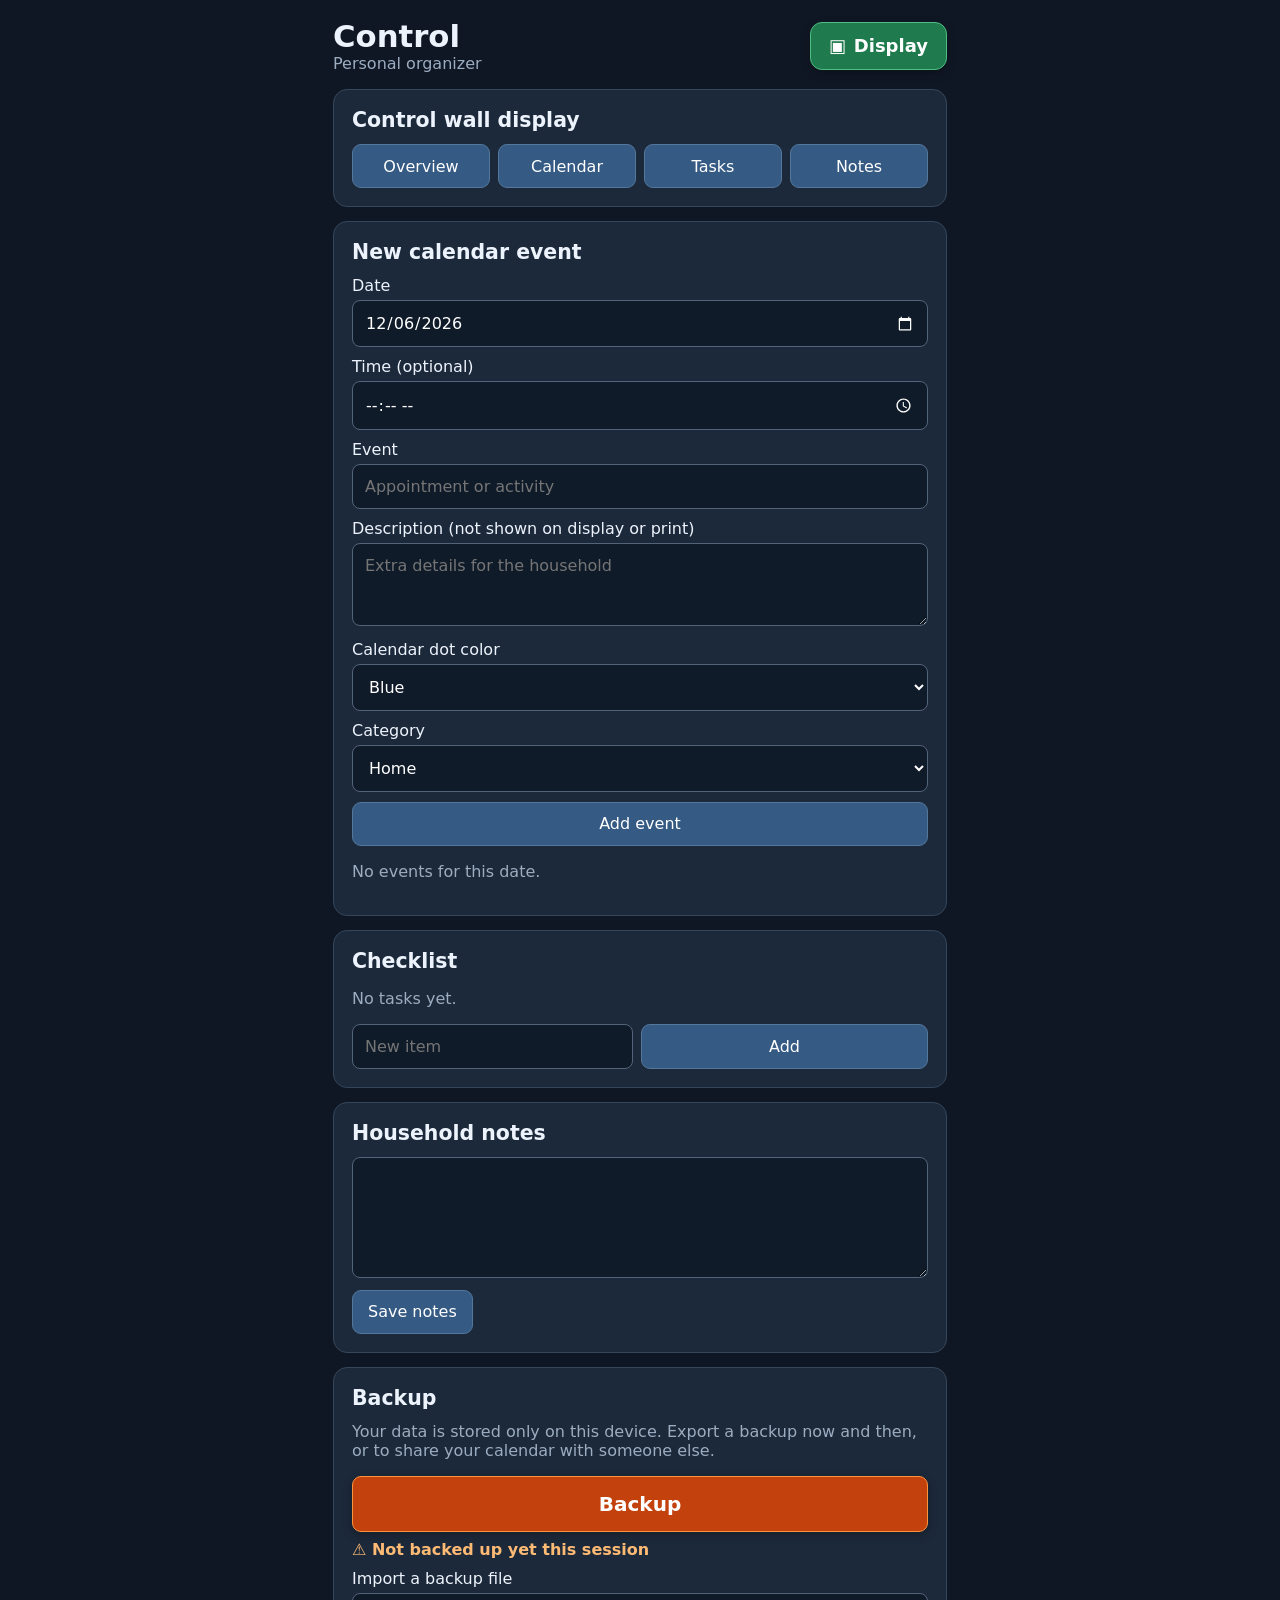
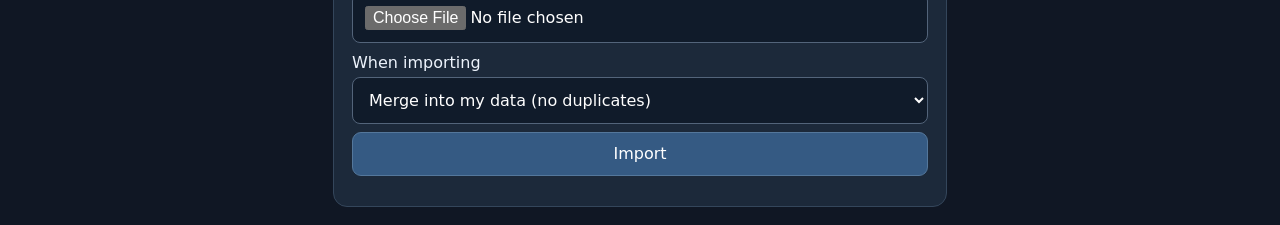
==== commit 80c9b8dc: "Control: remove 'Print selected month' (printing now lives in the display calendar) Tests print via " ====
--- a/pwa/control.html
+++ b/pwa/control.html
@@ -5,7 +5,6 @@
 	<meta name="viewport" content="width=device-width,initial-scale=1">
 	<title>Personal Organizer Controller</title>
 	<link rel="stylesheet" href="common.css">
-	<link rel="stylesheet" href="print.css">
 	<link rel="manifest" href="manifest.webmanifest">
 	<meta name="theme-color" content="#101724">
 	<meta name="apple-mobile-web-app-capable" content="yes">
@@ -28,9 +27,6 @@
 			<button data-view="tasks">Tasks</button>
 			<button data-view="notes">Notes</button>
 		</div>
-		<label for="print-month">Month to print</label>
-		<input id="print-month" type="month">
-		<button id="print-month-calendar" type="button" style="margin-top:8px">Print selected month</button>
 	</section>
 	<section class="panel" style="margin-top:14px">
 		<h2 id="event-form-heading">New calendar event</h2>
@@ -86,7 +82,6 @@
 		<button id="import-data" type="button" style="margin-top:8px;width:100%">Import</button>
 		<p id="backup-status" class="status" role="status"></p>
 	</section>
-	<div id="print-calendar" aria-hidden="true"></div>
 	<script src="db.js"></script>
 	<script src="common.js"></script>
 	<script src="backup.js"></script>
@@ -95,7 +90,6 @@
 		let editingEventId = null;
 		// The day selected on the display (chosen there with its calendar).
 		const selectedDay = () => state.selected_day || localDay();
-		$('#print-month').value = localDay().slice(0, 7);
 		$('#event-day').value = localDay();
 		// The new-event date follows the day selected on the display, until someone
 		// picks a date in the event form themselves.
@@ -132,38 +126,6 @@
 			$('#event-form').scrollIntoView({ behavior: 'smooth', block: 'start' });
 		}
 
-		// Same letter-landscape month grid as before, but printed from this page
-		// (pop-up windows are unreliable in home-screen apps on iPhone/iPad).
-		function printMonth() {
-			const [year, month] = ($('#print-month').value || localDay().slice(0, 7)).split('-').map(Number);
-			const monthDate = new Date(year, month - 1, 1, 12);
-			const monthLabel = monthDate.toLocaleDateString(undefined, { month: 'long', year: 'numeric' });
-			const firstWeekday = new Date(year, month - 1, 1).getDay();
-			const daysInMonth = new Date(year, month, 0).getDate();
-			const dayCells = Array.from({ length: 42 }, (_, index) => {
-				const dayNumber = index - firstWeekday + 1;
-				if (dayNumber < 1 || dayNumber > daysInMonth) return '<div class="pc-day outside"></div>';
-				const day = `${year}-${String(month).padStart(2, '0')}-${String(dayNumber).padStart(2, '0')}`;
-				const events = state.events.filter(event => event.day === day);
-				const eventMarkup = events.map(event => {
-					const time = event.time ? `<span class="pc-time">${esc(formatTime(event.time))}</span> ` : '';
-					return `<div class="pc-event">${time}${esc(event.title)}</div>`;
-				}).join('');
-				return `<div class="pc-day"><div class="pc-day-number">${dayNumber}</div>${eventMarkup}</div>`;
-			}).join('');
-			const weekdays = ['Sunday', 'Monday', 'Tuesday', 'Wednesday', 'Thursday', 'Friday', 'Saturday']
-				.map(day => `<div class="pc-weekday">${day}</div>`).join('');
-			$('#print-calendar').innerHTML = `<h1>${esc(monthLabel)}</h1><div class="pc-weekdays">${weekdays}</div><div class="pc-month-grid">${dayCells}</div>`;
-			// Once #print-calendar has content, print.css prints only the calendar. Nothing is
-			// switched back after printing: Safari (iPhone and Mac) reports "printing finished"
-			// before it has actually printed, which used to put the normal screen on paper.
-			document.title = `${monthLabel} Calendar`; // used as the PDF name / print header
-			const restoreTitle = () => { document.title = pageTitle; };
-			setTimeout(() => window.addEventListener('pointerdown', restoreTitle, { once: true }), 1000);
-			// let the browser lay out the calendar before the print dialog takes its snapshot
-			requestAnimationFrame(() => setTimeout(() => window.print(), 50));
-		}
-		const pageTitle = document.title;
 
 		function render() {
 			followSelectedDay();
@@ -235,7 +197,6 @@
 		document.querySelectorAll('[data-view]').forEach(button => {
 			button.onclick = () => DB.setView(button.dataset.view).catch(showError);
 		});
-		$('#print-month-calendar').onclick = printMonth;
 		$('#cancel-event-edit').onclick = resetEventForm;
 		$('#event-form').onsubmit = async event => {
 			event.preventDefault();
--- a/pwa/common.css
+++ b/pwa/common.css
@@ -1,2 +1,2 @@
 /* GENERATED from shared/common.css by tools/sync.py. Edit that file, not this one. */
-:root{font-family:system-ui,-apple-system,sans-serif;color-scheme:dark;background:#101724;color:#edf3fc}*{box-sizing:border-box}body{margin:0;padding:18px}header{display:flex;justify-content:space-between;align-items:center;gap:12px;margin-bottom:16px}h1{font-size:clamp(23px,2.4vw,38px);margin:0}h2{font-size:clamp(18px,1.6vw,26px);margin:0 0 12px}.muted{color:#9cacc1}.grid{display:grid;grid-template-columns:1fr 1fr;gap:16px}.panel{background:#1c293a;border:1px solid #34465b;border-radius:14px;padding:18px;min-width:0}.calendar{display:grid;grid-template-columns:repeat(7,minmax(0,1fr));gap:5px}.day{min-height:46px;background:#29384b;border:1px solid transparent;border-radius:7px;padding:5px;cursor:pointer;text-align:center;color:inherit}.day.selected{border-color:#6eb7ff;background:#244c70}.day.blank{background:transparent;cursor:default}.dow{text-align:center;color:#a9b9cb;font-size:13px}.dots{display:flex;justify-content:center;gap:3px;margin-top:4px}.dot{height:7px;width:7px;border-radius:50%;background:#64a9ff}.dot-blue{background:#64a9ff}.dot-red{background:#ff6b6b}.dot-green{background:#67d4a3}.dot-yellow{background:#ffd166}.dot-purple{background:#c084fc}.dot-orange{background:#fb923c}@media(max-width:700px){.grid{grid-template-columns:1fr}body{padding:12px}.panel{padding:14px}.calendar-heading{gap:6px}.month-nav-button{width:58px;height:58px;min-height:58px;font-size:46px}.today-button{min-height:52px;padding:8px 12px;font-size:16px}.dots{gap:1px}.dot{width:5px;height:5px}}.event,.task{padding:10px 0;border-bottom:1px solid #34465b}.event small{color:#a9b9cb}button,input,textarea,select{font:inherit}button{background:#355a83;border:1px solid #54779b;border-radius:9px;padding:11px 15px;color:white;cursor:pointer;min-height:44px}button:hover{background:#47749e}input,textarea,select{width:100%;background:#101b2a;color:white;border:1px solid #53647a;border-radius:8px;padding:12px;min-height:44px}label{display:block;margin:10px 0 5px}.actions{display:flex;gap:8px;flex-wrap:wrap}.actions>*{flex:1}.hidden{display:none!important}.notes{white-space:pre-wrap;overflow-wrap:anywhere}.task input{width:auto;min-height:0;transform:scale(1.3);margin-right:12px}.status{font-size:12px;color:#8dcaa6}.calendar-heading{display:flex;align-items:center;gap:10px;margin-bottom:12px}.calendar-heading h2{flex:1;text-align:center;margin:0}.month-nav-button{width:68px;height:64px;min-height:64px;padding:0;font-size:52px;line-height:1}.month-nav-button:focus-visible,.today-button:focus-visible,.day:focus-visible{outline:3px solid #a9d8ff;outline-offset:2px}.today-button{min-height:56px;padding:10px 18px;font-size:18px;font-weight:650}.status-button{display:inline-flex;align-items:center;justify-content:center;gap:8px;min-height:48px;padding:8px 18px;border:1px solid #50bd82;border-radius:12px;background:#1f7a4d;color:#fff;text-decoration:none;font-size:18px;font-weight:700;box-shadow:0 3px 10px #0004;transition:background .15s,transform .15s}.status-button:hover{background:#29945f;transform:translateY(-1px)}.status-button:focus-visible{outline:3px solid #a9d8ff;outline-offset:3px}@media(max-width:700px){.grid{grid-template-columns:1fr}body{padding:12px}.panel{padding:14px}.calendar-heading{gap:6px}.month-nav-button{width:58px;height:58px;min-height:58px;font-size:46px}.today-button{min-height:52px;padding:8px 12px;font-size:16px}}.event-dot{display:inline-block;width:10px!important;height:10px!important;margin-right:8px;vertical-align:middle;flex:none}.backup-button{width:100%;min-height:56px;background:#c2410c;border-color:#fb923c;font-size:20px;font-weight:700;box-shadow:0 3px 10px #0004}.backup-button:hover{background:#dc5a1c}.backup-button:focus-visible{outline:3px solid #a9d8ff;outline-offset:3px}.backup-state{margin:8px 0 0;font-weight:600}.backup-state.ok{color:#67d4a3}.backup-state.warn{color:#fdba74}
+:root{font-family:system-ui,-apple-system,sans-serif;color-scheme:dark;background:#101724;color:#edf3fc}*{box-sizing:border-box}body{margin:0;padding:18px}header{display:flex;justify-content:space-between;align-items:center;gap:12px;margin-bottom:16px}h1{font-size:clamp(23px,2.4vw,38px);margin:0}h2{font-size:clamp(18px,1.6vw,26px);margin:0 0 12px}.muted{color:#9cacc1}.grid{display:grid;grid-template-columns:1fr 1fr;gap:16px}.panel{background:#1c293a;border:1px solid #34465b;border-radius:14px;padding:18px;min-width:0}.calendar{display:grid;grid-template-columns:repeat(7,minmax(0,1fr));gap:5px}.day{min-height:46px;background:#29384b;border:1px solid transparent;border-radius:7px;padding:5px;cursor:pointer;text-align:center;color:inherit}.day.selected{border-color:#6eb7ff;background:#244c70}.day.blank{background:transparent;cursor:default}.dow{text-align:center;color:#a9b9cb;font-size:13px}.dots{display:flex;justify-content:center;gap:3px;margin-top:4px}.dot{height:7px;width:7px;border-radius:50%;background:#64a9ff}.dot-blue{background:#64a9ff}.dot-red{background:#ff6b6b}.dot-green{background:#67d4a3}.dot-yellow{background:#ffd166}.dot-purple{background:#c084fc}.dot-orange{background:#fb923c}@media(max-width:700px){.grid{grid-template-columns:1fr}body{padding:12px}.panel{padding:14px}.calendar-heading{gap:6px}.month-nav-button{width:58px;height:58px;min-height:58px;font-size:46px}.today-button{min-height:52px;padding:8px 12px;font-size:16px}.dots{gap:1px}.dot{width:5px;height:5px}}.event,.task{padding:10px 0;border-bottom:1px solid #34465b}.event small{color:#a9b9cb}button,input,textarea,select{font:inherit}button{background:#355a83;border:1px solid #54779b;border-radius:9px;padding:11px 15px;color:white;cursor:pointer;min-height:44px}button:hover{background:#47749e}input,textarea,select{width:100%;background:#101b2a;color:white;border:1px solid #53647a;border-radius:8px;padding:12px;min-height:44px}label{display:block;margin:10px 0 5px}.actions{display:flex;gap:8px;flex-wrap:wrap}.actions>*{flex:1}.hidden{display:none!important}.notes{white-space:pre-wrap;overflow-wrap:anywhere}.task input{width:auto;min-height:0;transform:scale(1.3);margin-right:12px}.status{font-size:12px;color:#8dcaa6}.calendar-heading{display:flex;align-items:center;gap:10px;margin-bottom:12px}.calendar-heading h2{flex:1;text-align:center;margin:0}.month-nav-button{width:68px;height:64px;min-height:64px;padding:0;font-size:52px;line-height:1}.month-nav-button:focus-visible,.today-button:focus-visible,.day:focus-visible{outline:3px solid #a9d8ff;outline-offset:2px}.today-button{min-height:56px;padding:10px 18px;font-size:18px;font-weight:650}.status-button{display:inline-flex;align-items:center;justify-content:center;gap:8px;min-height:48px;padding:8px 18px;border:1px solid #50bd82;border-radius:12px;background:#1f7a4d;color:#fff;text-decoration:none;font-size:18px;font-weight:700;box-shadow:0 3px 10px #0004;transition:background .15s,transform .15s}.status-button:hover{background:#29945f;transform:translateY(-1px)}.status-button:focus-visible{outline:3px solid #a9d8ff;outline-offset:3px}@media(max-width:700px){.grid{grid-template-columns:1fr}body{padding:12px}.panel{padding:14px}.calendar-heading{gap:6px}.month-nav-button{width:58px;height:58px;min-height:58px;font-size:46px}.today-button{min-height:52px;padding:8px 12px;font-size:16px}}.event-dot{display:inline-block;width:10px!important;height:10px!important;margin-right:8px;vertical-align:middle;flex:none}.backup-button{width:100%;min-height:56px;background:#c2410c;border-color:#fb923c;font-size:20px;font-weight:700;box-shadow:0 3px 10px #0004}.backup-button:hover{background:#dc5a1c}.backup-button:focus-visible{outline:3px solid #a9d8ff;outline-offset:3px}.backup-state{margin:8px 0 0;font-weight:600}.backup-state.ok{color:#67d4a3}.backup-state.warn{color:#fdba74}.print-cell{display:flex;align-items:center;justify-content:center;gap:8px;min-height:46px;background:transparent;border:1px dashed #54779b;color:#cfe3ff;font-weight:650}.print-cell:hover{background:#29384b;border-style:solid}.print-cell:focus-visible{outline:3px solid #a9d8ff;outline-offset:2px}.print-icon{width:20px;height:20px;flex:none}.print-cell.narrow .print-label{position:absolute;width:1px;height:1px;overflow:hidden;clip:rect(0 0 0 0)}
